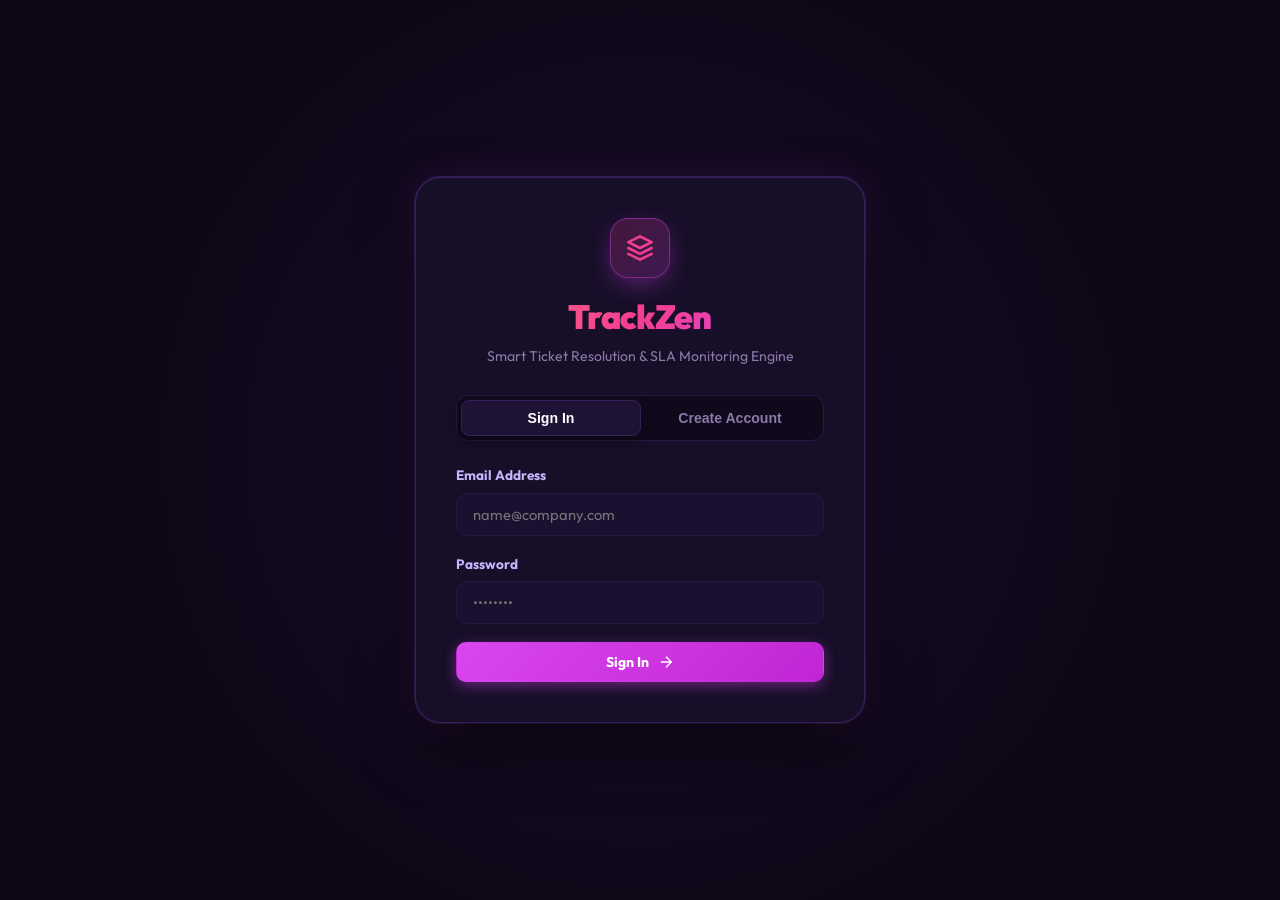
==== frontend/index.html @ fc8e9a70 "Add files via upload" ====
<!DOCTYPE html>
<html lang="en">
<head>
    <meta charset="UTF-8">
    <meta name="viewport" content="width=device-width, initial-scale=1.0">
    <title>TrackZen | Enterprise Support & SLA Management</title>
    <link rel="preconnect" href="https://fonts.googleapis.com">
    <link rel="preconnect" href="https://fonts.gstatic.com" crossorigin>
    <link href="https://fonts.googleapis.com/css2?family=Outfit:wght@400;500;600;700;800;900&family=Plus+Jakarta+Sans:wght@400;500;600;700;800&family=JetBrains+Mono:wght@400;500;600&display=swap" rel="stylesheet">
    <link rel="stylesheet" href="style.css">
</head>
<body>

    <!-- Notification Toasts -->
    <div id="toastContainer" class="toast-container"></div>

    <!-- ================= AUTH VIEW ================= -->
    <div id="authContainer" class="auth-wrapper">
        <div class="auth-card">
            <div class="brand-header">
                <div class="brand-icon">
                    <svg viewBox="0 0 24 24" width="28" height="28" fill="none" stroke="currentColor" stroke-width="2.2" stroke-linecap="round" stroke-linejoin="round">
                        <path d="M12 2L2 7l10 5 10-5-10-5zM2 17l10 5 10-5M2 12l10 5 10-5"/>
                    </svg>
                </div>
                <h1 class="brand-title">TrackZen</h1>
                <p class="brand-subtitle">Smart Ticket Resolution & SLA Monitoring Engine</p>
            </div>

            <div class="auth-tabs">
                <button type="button" id="tabLoginBtn" class="auth-tab active" onclick="switchAuthTab('login')">Sign In</button>
                <button type="button" id="tabRegisterBtn" class="auth-tab" onclick="switchAuthTab('register')">Create Account</button>
            </div>

            <!-- Login Form -->
            <form id="loginForm" class="auth-form" onsubmit="handleLogin(event)">
                <div class="form-group">
                    <label for="loginEmail">Email Address</label>
                    <input type="email" id="loginEmail" placeholder="name@company.com" required autocomplete="username">
                </div>
                <div class="form-group">
                    <label for="loginPassword">Password</label>
                    <input type="password" id="loginPassword" placeholder="••••••••" required autocomplete="current-password">
                </div>
                <button type="submit" class="btn btn-primary btn-block" id="loginSubmitBtn">
                    <span>Sign In</span>
                    <svg width="18" height="18" viewBox="0 0 24 24" fill="none" stroke="currentColor" stroke-width="2"><path d="M5 12h14M12 5l7 7-7 7"/></svg>
                </button>
            </form>

            <!-- Register Form -->
            <form id="registerForm" class="auth-form hidden" onsubmit="handleRegister(event)">
                <div class="form-group">
                    <label for="regFullName">Full Name</label>
                    <input type="text" id="regFullName" placeholder="e.g. John Doe" required>
                </div>
                <div class="form-group">
                    <label for="regEmail">Email Address</label>
                    <input type="email" id="regEmail" placeholder="name@company.com" required autocomplete="username">
                </div>
                <div class="form-group">
                    <label for="regPassword">Password</label>
                    <input type="password" id="regPassword" placeholder="Minimum 6 characters" required autocomplete="new-password">
                </div>
                <div class="form-group">
                    <label for="regRole">Role Designation</label>
                    <select id="regRole" required>
                        <option value="ROLE_CUSTOMER">Customer (Submits & Tracks Tickets)</option>
                        <option value="ROLE_SUPPORT_AGENT">Support Agent (Resolves & Works on Tickets)</option>
                        <option value="ROLE_SUPERVISOR">Supervisor (Workload, Assignment & Escalation)</option>
                    </select>
                </div>
                <button type="submit" class="btn btn-primary btn-block" id="registerSubmitBtn">
                    <span>Create Account</span>
                    <svg width="18" height="18" viewBox="0 0 24 24" fill="none" stroke="currentColor" stroke-width="2"><path d="M16 21v-2a4 4 0 0 0-4-4H5a4 4 0 0 0-4 4v2"/><circle cx="8.5" cy="7" r="4"/><line x1="20" y1="8" x2="20" y2="14"/><line x1="23" y1="11" x2="17" y2="11"/></svg>
                </button>
            </form>
        </div>
    </div>

    <!-- ================= MAIN APP VIEW ================= -->
    <div id="appContainer" class="app-layout hidden">
        <!-- Top Navigation Bar -->
        <header class="app-navbar">
            <div class="nav-left">
                <div class="nav-brand">
                    <svg viewBox="0 0 24 24" width="22" height="22" fill="none" stroke="currentColor" stroke-width="2.2" stroke-linecap="round" stroke-linejoin="round">
                        <path d="M12 2L2 7l10 5 10-5-10-5zM2 17l10 5 10-5M2 12l10 5 10-5"/>
                    </svg>
                    <span>TrackZen</span>
                </div>
            </div>

            <!-- Role Nav Tabs -->
            <nav class="nav-links">
                <button class="nav-tab active" data-view="dashboard" onclick="switchNavView('dashboard')">
                    <svg width="16" height="16" viewBox="0 0 24 24" fill="none" stroke="currentColor" stroke-width="2"><rect x="3" y="3" width="7" height="7"/><rect x="14" y="3" width="7" height="7"/><rect x="14" y="14" width="7" height="7"/><rect x="3" y="14" width="7" height="7"/></svg>
                    <span>Dashboard</span>
                </button>
                <button class="nav-tab" data-view="tickets" onclick="switchNavView('tickets')">
                    <svg width="16" height="16" viewBox="0 0 24 24" fill="none" stroke="currentColor" stroke-width="2"><path d="M14 2H6a2 2 0 0 0-2 2v16a2 2 0 0 0 2 2h12a2 2 0 0 0 2-2V8z"/><polyline points="14 2 14 8 20 8"/><line x1="16" y1="13" x2="8" y2="13"/><line x1="16" y1="17" x2="8" y2="17"/><polyline points="10 9 9 9 8 9"/></svg>
                    <span>Tickets</span>
                </button>
                <button class="nav-tab" data-view="sla-risk" id="navSlaTab" onclick="switchNavView('sla-risk')">
                    <svg width="16" height="16" viewBox="0 0 24 24" fill="none" stroke="currentColor" stroke-width="2"><circle cx="12" cy="12" r="10"/><polyline points="12 6 12 12 16 14"/></svg>
                    <span>SLA Risk (<span id="slaRiskCountNav">0</span>)</span>
                </button>
                <button class="nav-tab supervisor-only" data-view="agents" id="navAgentsTab" onclick="switchNavView('agents')">
                    <svg width="16" height="16" viewBox="0 0 24 24" fill="none" stroke="currentColor" stroke-width="2"><path d="M17 21v-2a4 4 0 0 0-4-4H5a4 4 0 0 0-4 4v2"/><circle cx="9" cy="7" r="4"/><path d="M23 21v-2a4 4 0 0 0-3-3.87"/><path d="M16 3.13a4 4 0 0 1 0 7.75"/></svg>
                    <span>Agent Capacity</span>
                </button>
                <button class="nav-tab supervisor-only" data-view="escalations" id="navEscalationsTab" onclick="switchNavView('escalations')">
                    <svg width="16" height="16" viewBox="0 0 24 24" fill="none" stroke="currentColor" stroke-width="2"><polyline points="23 6 13.5 15.5 8.5 10.5 1 18"/><polyline points="17 6 23 6 23 12"/></svg>
                    <span>Escalations</span>
                </button>
            </nav>

            <!-- User Menu -->
            <div class="nav-right">
                <div class="user-chip">
                    <div class="avatar" id="userAvatar">U</div>
                    <div class="user-meta">
                        <span class="user-name" id="userNameLabel">User Name</span>
                        <span class="user-role-badge" id="userRoleBadge">ROLE</span>
                    </div>
                </div>
                <button class="btn btn-outline btn-sm" onclick="logout()" title="Logout">
                    <svg width="16" height="16" viewBox="0 0 24 24" fill="none" stroke="currentColor" stroke-width="2"><path d="M9 21H5a2 2 0 0 1-2-2V5a2 2 0 0 1 2-2h4"/><polyline points="16 17 21 12 16 7"/><line x1="21" y1="12" x2="9" y2="12"/></svg>
                    <span>Logout</span>
                </button>
            </div>
        </header>

        <!-- Main Body -->
        <main class="app-main">
            <!-- Hero / Header Action Row -->
            <div class="view-header">
                <div>
                    <h2 class="view-title" id="viewHeaderTitle">Support Tickets Hub</h2>
                    <p class="view-desc" id="viewHeaderDesc">Monitor, resolve, and escalate support requests seamlessly</p>
                </div>
                <div class="header-actions">
                    <button class="btn btn-secondary customer-only" onclick="openCreateTicketModal()">
                        <svg width="16" height="16" viewBox="0 0 24 24" fill="none" stroke="currentColor" stroke-width="2"><line x1="12" y1="5" x2="12" y2="19"/><line x1="5" y1="12" x2="19" y2="12"/></svg>
                        <span>New Ticket</span>
                    </button>
                    <button class="btn btn-outline" onclick="refreshCurrentView()">
                        <svg width="16" height="16" viewBox="0 0 24 24" fill="none" stroke="currentColor" stroke-width="2"><polyline points="23 4 23 10 17 10"/><polyline points="1 20 1 14 7 14"/><path d="M3.51 9a9 9 0 0 1 14.85-3.36L23 10M1 14l4.64 4.36A9 9 0 0 0 20.49 15"/></svg>
                        <span>Refresh</span>
                    </button>
                </div>
            </div>

            <!-- VIEW 0: DASHBOARD VIEW (ONLY PAGE DISPLAYING THE DASHBOARD STATS & OVERVIEW) -->
            <section id="viewDashboard" class="tab-view active">
                <!-- Statistics Grid -->
                <div class="stats-grid" id="statsGrid">
                    <div class="stat-card">
                        <div class="stat-header">
                            <span class="stat-title">Total Tickets</span>
                            <div class="stat-icon icon-blue">
                                <svg width="18" height="18" viewBox="0 0 24 24" fill="none" stroke="currentColor" stroke-width="2"><path d="M14 2H6a2 2 0 0 0-2 2v16a2 2 0 0 0 2 2h12a2 2 0 0 0 2-2V8z"/><polyline points="14 2 14 8 20 8"/></svg>
                            </div>
                        </div>
                        <div class="stat-value" id="statTotal">0</div>
                        <div class="stat-sub">Across all categories</div>
                    </div>

                    <div class="stat-card">
                        <div class="stat-header">
                            <span class="stat-title">Open Tickets</span>
                            <div class="stat-icon icon-yellow">
                                <svg width="18" height="18" viewBox="0 0 24 24" fill="none" stroke="currentColor" stroke-width="2"><circle cx="12" cy="12" r="10"/><polyline points="12 6 12 12 14 14"/></svg>
                            </div>
                        </div>
                        <div class="stat-value" id="statOpen">0</div>
                        <div class="stat-sub">Awaiting assignment / triage</div>
                    </div>

                    <div class="stat-card">
                        <div class="stat-header">
                            <span class="stat-title">In Progress</span>
                            <div class="stat-icon icon-indigo">
                                <svg width="18" height="18" viewBox="0 0 24 24" fill="none" stroke="currentColor" stroke-width="2"><path d="M12 2v4M12 18v4M4.93 4.93l2.83 2.83M16.24 16.24l2.83 2.83M2 12h4M18 12h4M4.93 19.07l2.83-2.83M16.24 7.76l2.83-2.83"/></svg>
                            </div>
                        </div>
                        <div class="stat-value" id="statInProgress">0</div>
                        <div class="stat-sub">Currently with agents</div>
                    </div>

                    <div class="stat-card">
                        <div class="stat-header">
                            <span class="stat-title">Escalated</span>
                            <div class="stat-icon icon-red">
                                <svg width="18" height="18" viewBox="0 0 24 24" fill="none" stroke="currentColor" stroke-width="2"><path d="M10.29 3.86L1.82 18a2 2 0 0 0 1.71 3h16.94a2 2 0 0 0 1.71-3L13.71 3.86a2 2 0 0 0-3.42 0z"/><line x1="12" y1="9" x2="12" y2="13"/><line x1="12" y1="17" x2="12.01" y2="17"/></svg>
                            </div>
                        </div>
                        <div class="stat-value" id="statEscalated">0</div>
                        <div class="stat-sub">Priority attention required</div>
                    </div>

                    <div class="stat-card">
                        <div class="stat-header">
                            <span class="stat-title">Resolved</span>
                            <div class="stat-icon icon-green">
                                <svg width="18" height="18" viewBox="0 0 24 24" fill="none" stroke="currentColor" stroke-width="2"><path d="M22 11.08V12a10 10 0 1 1-5.93-9.14"/><polyline points="22 4 12 14.01 9 11.01"/></svg>
                            </div>
                        </div>
                        <div class="stat-value" id="statResolved">0</div>
                        <div class="stat-sub">Customer verified resolutions</div>
                    </div>
                </div>

                <!-- Recent Activity Section in Dashboard -->
                <div class="dashboard-activity-card">
                    <div class="dashboard-section-header">
                        <div>
                            <h3 style="font-size:1.15rem;font-weight:700;color:var(--text-primary);margin-bottom:4px;">Recent Support Activity</h3>
                            <p style="font-size:0.83rem;color:var(--text-muted);">Quick snapshot of tickets and SLA priorities</p>
                        </div>
                        <button class="btn btn-outline btn-sm" onclick="switchNavView('tickets')">
                            <span>Go to Tickets Hub &rarr;</span>
                        </button>
                    </div>
                    <div id="dashboardRecentTicketsList" class="tickets-grid"></div>
                    <div id="dashboardEmptyState" class="empty-state hidden">
                        <div class="empty-icon">&#128203;</div>
                        <h3>No Active Tickets</h3>
                        <p>Tickets created or assigned will appear here in the dashboard overview.</p>
                    </div>
                </div>
            </section>

            <!-- VIEW 1: TICKETS VIEW -->
            <section id="viewTickets" class="tab-view hidden">
                <div class="filter-bar">
                    <div class="search-input-wrap">
                        <svg width="16" height="16" viewBox="0 0 24 24" fill="none" stroke="currentColor" stroke-width="2"><circle cx="11" cy="11" r="8"/><line x1="21" y1="21" x2="16.65" y2="16.65"/></svg>
                        <input type="text" id="ticketSearchInput" placeholder="Search by ticket title, description, or #ID..." oninput="filterTickets()">
                    </div>
                    <div class="filter-controls">
                        <select id="filterStatus" onchange="filterTickets()">
                            <option value="ALL">All Statuses</option>
                            <option value="OPEN">OPEN</option>
                            <option value="IN_PROGRESS">IN_PROGRESS</option>
                            <option value="ESCALATED">ESCALATED</option>
                            <option value="RESOLVED">RESOLVED</option>
                            <option value="CLOSED">CLOSED</option>
                        </select>
                        <select id="filterPriority" onchange="filterTickets()">
                            <option value="ALL">All Priorities</option>
                            <option value="CRITICAL">CRITICAL (4h SLA)</option>
                            <option value="HIGH">HIGH (12h SLA)</option>
                            <option value="MEDIUM">MEDIUM (24h SLA)</option>
                            <option value="LOW">LOW (72h SLA)</option>
                        </select>
                    </div>
                </div>

                <div class="ticket-grid" id="ticketsList">
                    <!-- Dynamic Ticket Cards -->
                </div>
                <div id="ticketsEmptyState" class="empty-state hidden">
                    <div class="empty-icon">📂</div>
                    <h3>No tickets found</h3>
                    <p>There are currently no tickets matching your filter criteria.</p>
                </div>
            </section>

            <!-- VIEW 2: SLA RISK VIEW -->
            <section id="viewSlaRisk" class="tab-view hidden">
                <div class="alert-banner">
                    <svg width="20" height="20" viewBox="0 0 24 24" fill="none" stroke="currentColor" stroke-width="2"><circle cx="12" cy="12" r="10"/><line x1="12" y1="8" x2="12" y2="12"/><line x1="12" y1="16" x2="12.01" y2="16"/></svg>
                    <div>
                        <strong>SLA Breach Warning Window (Next 24 Hours)</strong>
                        <p>These active tickets require immediate triage or resolution before violating service-level agreements.</p>
                    </div>
                </div>
                <div class="ticket-grid" id="slaRiskList"></div>
                <div id="slaRiskEmptyState" class="empty-state hidden">
                    <div class="empty-icon">🛡️</div>
                    <h3>Zero SLA Risks!</h3>
                    <p>All active tickets are comfortably within their respective SLA resolution deadlines.</p>
                </div>
            </section>

            <!-- VIEW 3: AGENTS VIEW (Supervisor) -->
            <section id="viewAgents" class="tab-view hidden">
                <div class="section-intro">
                    <div>
                        <h3>Support Agent Fleet & Live Workload</h3>
                        <p>Real-time capacity tracking relative to maximum assigned limits (Auto-load calculation).</p>
                    </div>
                </div>
                <div class="agents-grid" id="agentsList"></div>
            </section>

            <!-- VIEW 4: ESCALATIONS VIEW (Supervisor & Agent) -->
            <section id="viewEscalations" class="tab-view hidden">
                <div class="section-intro">
                    <div>
                        <h3>Escalated Ticket Queue</h3>
                        <p>Tickets escalated up to Level 3. Resolving returns the ticket to active <code>IN_PROGRESS</code>.</p>
                    </div>
                    <div class="filter-controls">
                        <button class="pill-btn active" id="btnFilterUnresolvedEsc" onclick="toggleEscalationFilter(true)">Unresolved Only</button>
                        <button class="pill-btn" id="btnFilterAllEsc" onclick="toggleEscalationFilter(false)">All History</button>
                    </div>
                </div>
                <div class="escalations-table-wrap">
                    <table class="data-table">
                        <thead>
                            <tr>
                                <th>Ticket</th>
                                <th>Level</th>
                                <th>Reason</th>
                                <th>Escalated By</th>
                                <th>Timestamp</th>
                                <th>Status</th>
                                <th>Action</th>
                            </tr>
                        </thead>
                        <tbody id="escalationsTableBody"></tbody>
                    </table>
                </div>
            </section>
        </main>
    </div>

    <!-- ================= MODALS ================= -->

    <!-- Modal 1: Create Ticket (Customer Only) -->
    <div id="modalCreateTicket" class="modal-overlay hidden" onclick="closeModalOnBackdrop(event, 'modalCreateTicket')">
        <div class="modal-sheet">
            <div class="modal-header">
                <div>
                    <h3>Create New Support Ticket</h3>
                    <p class="modal-sub">Submit an issue with automatic SLA timer calculation</p>
                </div>
                <button class="modal-close" onclick="closeModal('modalCreateTicket')">&times;</button>
            </div>
            <form id="createTicketForm" onsubmit="handleCreateTicket(event)">
                <div class="form-group">
                    <label for="ticketTitle">Ticket Title</label>
                    <input type="text" id="ticketTitle" placeholder="Brief summary of the issue" required>
                </div>
                <div class="form-row">
                    <div class="form-group flex-1">
                        <label for="ticketCategory">Category</label>
                        <select id="ticketCategory" required>
                            <option value="Technical Issue">Technical Issue</option>
                            <option value="Billing & Invoicing">Billing & Invoicing</option>
                            <option value="Account Access">Account Access</option>
                            <option value="Feature Request">Feature Request</option>
                            <option value="Infrastructure Outage">Infrastructure Outage</option>
                        </select>
                    </div>
                    <div class="form-group flex-1">
                        <label for="ticketPriority">Priority (Auto-Sets SLA)</label>
                        <select id="ticketPriority" required onchange="updateSlaBadgeNotice()">
                            <option value="LOW">LOW (72 Hours SLA)</option>
                            <option value="MEDIUM" selected>MEDIUM (24 Hours SLA)</option>
                            <option value="HIGH">HIGH (12 Hours SLA)</option>
                            <option value="CRITICAL">CRITICAL (4 Hours SLA)</option>
                        </select>
                    </div>
                </div>
                <div class="sla-notice" id="slaNoticeBox">
                    <span>⚡ Guaranteed First-Resolution SLA Target: <strong id="slaNoticeHours">24 Hours</strong></span>
                </div>
                <div class="form-group">
                    <label for="ticketDescription">Detailed Description</label>
                    <textarea id="ticketDescription" rows="4" placeholder="Describe the steps to reproduce, error messages, and context..." required></textarea>
                </div>
                <div class="modal-actions">
                    <button type="button" class="btn btn-outline" onclick="closeModal('modalCreateTicket')">Cancel</button>
                    <button type="submit" class="btn btn-primary">Create Ticket</button>
                </div>
            </form>
        </div>
    </div>

    <!-- Modal 2: Ticket Details, Comments & Workflows -->
    <div id="modalTicketDetail" class="modal-overlay hidden" onclick="closeModalOnBackdrop(event, 'modalTicketDetail')">
        <div class="modal-sheet modal-lg">
            <div class="modal-header">
                <div>
                    <div class="ticket-modal-id-row">
                        <span class="ticket-id" id="detailTicketId">#0</span>
                        <span class="badge" id="detailTicketStatus">STATUS</span>
                        <span class="badge" id="detailTicketPriority">PRIORITY</span>
                        <span class="category-tag" id="detailTicketCategory">CATEGORY</span>
                    </div>
                    <h2 class="modal-title" id="detailTicketTitle">Ticket Title</h2>
                </div>
                <button class="modal-close" onclick="closeModal('modalTicketDetail')">&times;</button>
            </div>

            <div class="modal-body-columns">
                <!-- Left: Ticket Information & Comments -->
                <div class="modal-col-main">
                    <div class="meta-strip">
                        <div>
                            <span class="meta-label">Submitted by</span>
                            <span class="meta-val" id="detailCreatorName">-</span>
                        </div>
                        <div>
                            <span class="meta-label">Assigned Agent</span>
                            <span class="meta-val" id="detailAgentName">Unassigned</span>
                        </div>
                        <div>
                            <span class="meta-label">SLA Resolution Target</span>
                            <span class="meta-val sla-countdown" id="detailSlaDeadline">-</span>
                        </div>
                    </div>

                    <div class="detail-description-box">
                        <span class="meta-label">Description</span>
                        <p id="detailDescriptionText"></p>
                    </div>

                    <!-- Comments Section -->
                    <div class="comments-section">
                        <div class="comments-header">
                            <h4>Discussion & Notes (<span id="commentsCountLabel">0</span>)</h4>
                        </div>

                        <div class="comments-list" id="commentsListContainer">
                            <!-- Dynamic Comments -->
                        </div>

                        <!-- Add Comment Box -->
                        <form id="addCommentForm" onsubmit="handleAddComment(event)">
                            <div class="form-group">
                                <textarea id="commentContent" rows="2" placeholder="Write a response or note..." required></textarea>
                            </div>
                            <div class="comment-action-row">
                                <label class="checkbox-label" id="internalNoteCheckboxWrap">
                                    <input type="checkbox" id="commentIsInternal">
                                    <span>🔒 Internal Note (Only visible to Support & Supervisors)</span>
                                </label>
                                <button type="submit" class="btn btn-primary btn-sm">Post Comment</button>
                            </div>
                        </form>
                    </div>
                </div>

                <!-- Right: Workflow Actions & Escalation -->
                <div class="modal-col-side">
                    <!-- Status State Machine Transition -->
                    <div class="side-panel supervisor-agent-only">
                        <h4>Update Ticket Status</h4>
                        <p class="panel-sub">Adheres to strict transition lifecycle rules</p>
                        <div class="form-group">
                            <select id="updateStatusSelect">
                                <option value="OPEN">OPEN</option>
                                <option value="IN_PROGRESS">IN_PROGRESS</option>
                                <option value="ESCALATED">ESCALATED</option>
                                <option value="RESOLVED">RESOLVED</option>
                                <option value="CLOSED">CLOSED</option>
                            </select>
                        </div>
                        <button class="btn btn-outline btn-block" onclick="handleUpdateStatus()">Apply Status</button>
                    </div>

                    <!-- Assignment Controls (Supervisor) -->
                    <div class="side-panel supervisor-only">
                        <h4>Ticket Assignment</h4>
                        <div class="assignment-actions">
                            <button class="btn btn-secondary btn-block" onclick="openAssignModal(currentSelectedTicketId)">
                                <span>Assign to Agent</span>
                            </button>
                            <button class="btn btn-outline btn-block" onclick="handleAutoAssign(currentSelectedTicketId)">
                                <span>⚡ Smart Auto-Assign</span>
                            </button>
                            <button class="btn btn-outline btn-block text-danger" onclick="handleUnassign(currentSelectedTicketId)">
                                <span>Unassign</span>
                            </button>
                        </div>
                    </div>

                    <!-- Escalation Trigger (Agents & Supervisors) -->
                    <div class="side-panel supervisor-agent-only">
                        <h4>Escalation Engine</h4>
                        <p class="panel-sub">Bump priority & mark for immediate escalation</p>
                        <button class="btn btn-danger btn-block" onclick="openEscalateModal(currentSelectedTicketId)">
                            <svg width="14" height="14" viewBox="0 0 24 24" fill="none" stroke="currentColor" stroke-width="2"><polyline points="23 6 13.5 15.5 8.5 10.5 1 18"/></svg>
                            <span>Escalate Ticket</span>
                        </button>
                    </div>
                </div>
            </div>
        </div>
    </div>

    <!-- Modal 3: Assign Agent (Supervisor Only) -->
    <div id="modalAssignAgent" class="modal-overlay hidden" onclick="closeModalOnBackdrop(event, 'modalAssignAgent')">
        <div class="modal-sheet">
            <div class="modal-header">
                <div>
                    <h3>Assign Support Agent</h3>
                    <p class="modal-sub">Assign this ticket to an available agent with capacity</p>
                </div>
                <button class="modal-close" onclick="closeModal('modalAssignAgent')">&times;</button>
            </div>
            <form onsubmit="handleManualAssign(event)">
                <div class="form-group">
                    <label for="assignAgentSelect">Select Agent</label>
                    <select id="assignAgentSelect" required>
                        <!-- Dynamic Agents Options with capacity indicators -->
                    </select>
                </div>
                <div class="modal-actions">
                    <button type="button" class="btn btn-outline" onclick="closeModal('modalAssignAgent')">Cancel</button>
                    <button type="submit" class="btn btn-primary">Confirm Assignment</button>
                </div>
            </form>
        </div>
    </div>

    <!-- Modal 4: Escalate Ticket (Supervisor & Agent) -->
    <div id="modalEscalateTicket" class="modal-overlay hidden" onclick="closeModalOnBackdrop(event, 'modalEscalateTicket')">
        <div class="modal-sheet">
            <div class="modal-header">
                <div>
                    <h3>Escalate Ticket</h3>
                    <p class="modal-sub">Triggers priority escalation and supervisor notification</p>
                </div>
                <button class="modal-close" onclick="closeModal('modalEscalateTicket')">&times;</button>
            </div>
            <form onsubmit="handleSubmitEscalation(event)">
                <div class="form-group">
                    <label for="escalationReason">Reason for Escalation (Max 500 chars)</label>
                    <textarea id="escalationReason" rows="3" maxlength="500" placeholder="Explain the blocker, SLA hazard, or specialized intervention required..." required></textarea>
                </div>
                <div class="modal-actions">
                    <button type="button" class="btn btn-outline" onclick="closeModal('modalEscalateTicket')">Cancel</button>
                    <button type="submit" class="btn btn-danger">Submit Escalation</button>
                </div>
            </form>
        </div>
    </div>

    <script src="app.js?v=2"></script>
</body>
</html>
---- frontend/style.css ----
/* ==========================================================================
   TrackZen - Obsidian Violet & Neon Magenta Theme
   Inspired by EventSphere Design: Deep Midnight Purple, Vibrant Magenta & Coral Accents
   ========================================================================== */

:root {
    /* Palette Tokens */
    --bg-primary: #0d0614;
    --bg-secondary: #090310;
    --bg-sidebar: #0d0615;
    --bg-card: #170e28;
    --bg-card-hover: #1f1335;
    --bg-card-elevated: #1d1233;
    --bg-modal: #160d27;
    --bg-input: #1a102f;
    --bg-active-pill: #25133c;

    /* Borders & Outlines */
    --border-subtle: #291845;
    --border-medium: #351f58;
    --border-light: #482a75;
    --border-active: #d946ef;
    --border-glow: rgba(217, 70, 239, 0.45);

    /* Typography Colors */
    --text-primary: #ffffff;
    --text-secondary: #c4b5fd;
    --text-muted: #8b79a8;
    --text-dim: #65547e;

    /* Accent & Brand Colors */
    --brand-pink: #f43f8e;
    --brand-magenta: #d946ef;
    --brand-purple: #c026d3;
    --brand-primary: #d946ef;
    --brand-primary-hover: #c026d3;
    --brand-gradient: linear-gradient(135deg, #fb7185 0%, #f43f8e 50%, #d946ef 100%);
    --brand-glow: rgba(217, 70, 239, 0.4);

    /* Button Colors (EventSphere Theme) */
    --btn-edit: #c026d3;
    --btn-delete: #f43f5e;
    --btn-edit-glow: rgba(217, 70, 239, 0.4);
    --btn-delete-glow: rgba(244, 63, 94, 0.4);

    /* Status Accents */
    --color-success: #10b981;
    --color-success-bg: rgba(16, 185, 129, 0.15);
    --color-warning: #f59e0b;
    --color-warning-bg: rgba(245, 158, 11, 0.15);
    --color-danger: #f43f5e;
    --color-danger-bg: rgba(244, 63, 94, 0.15);
    --color-info: #06b6d4;
    --color-info-bg: rgba(6, 182, 212, 0.15);
    --color-purple: #d946ef;
    --color-purple-bg: rgba(217, 70, 239, 0.15);

    /* Geometry & Timing */
    --radius-sm: 8px;
    --radius-md: 12px;
    --radius-lg: 18px;
    --radius-xl: 26px;
    --radius-pill: 9999px;

    --shadow-card: 0 12px 32px -8px rgba(0, 0, 0, 0.55), 0 0 1px 1px rgba(217, 70, 239, 0.08);
    --shadow-modal: 0 25px 70px -15px rgba(0, 0, 0, 0.85), 0 0 0 1px #351f58;
    --shadow-glow: 0 0 20px rgba(217, 70, 239, 0.3);

    --font-sans: 'Outfit', 'Plus Jakarta Sans', system-ui, -apple-system, sans-serif;
    --font-mono: 'JetBrains Mono', monospace;
    --transition-fast: 0.18s cubic-bezier(0.16, 1, 0.3, 1);
    --transition-smooth: 0.28s cubic-bezier(0.16, 1, 0.3, 1);
}

/* Base Setup */
*, *::before, *::after {
    box-sizing: border-box;
    margin: 0;
    padding: 0;
}

body {
    font-family: var(--font-sans);
    background-color: var(--bg-primary);
    background-image: 
        radial-gradient(circle at 12% 15%, rgba(217, 70, 239, 0.07) 0%, transparent 45%),
        radial-gradient(circle at 88% 85%, rgba(244, 63, 142, 0.06) 0%, transparent 45%);
    background-attachment: fixed;
    color: var(--text-primary);
    min-height: 100vh;
    line-height: 1.5;
    -webkit-font-smoothing: antialiased;
    overflow-x: hidden;
}

h1, h2, h3, h4 {
    color: var(--text-primary);
    font-weight: 700;
    letter-spacing: -0.01em;
}

code {
    font-family: var(--font-mono);
    background: rgba(217, 70, 239, 0.1);
    border: 1px solid rgba(217, 70, 239, 0.2);
    padding: 2px 7px;
    border-radius: var(--radius-sm);
    font-size: 0.85em;
    color: #f0abfc;
}

/* ==========================================================================
   Buttons (Matching EventSphere Primary & Delete Buttons)
   ========================================================================== */

.btn {
    display: inline-flex;
    align-items: center;
    justify-content: center;
    gap: 8px;
    padding: 10px 20px;
    font-size: 0.88rem;
    font-weight: 700;
    font-family: var(--font-sans);
    border-radius: 10px;
    border: 1px solid transparent;
    cursor: pointer;
    transition: var(--transition-fast);
    text-decoration: none;
    user-select: none;
}

/* Primary / Edit Style - Bright Magenta Pill */
.btn-primary,
.btn-secondary {
    background: var(--btn-edit);
    background-image: linear-gradient(135deg, #d946ef 0%, #c026d3 100%);
    color: #ffffff;
    box-shadow: 0 4px 14px var(--btn-edit-glow);
}

.btn-primary:hover,
.btn-secondary:hover {
    filter: brightness(1.12);
    transform: translateY(-1.5px);
    box-shadow: 0 6px 20px var(--btn-edit-glow);
}

/* Danger / Delete Style - Coral Pink/Red */
.btn-danger {
    background: var(--btn-delete);
    color: #ffffff;
    box-shadow: 0 4px 14px var(--btn-delete-glow);
}

.btn-danger:hover {
    filter: brightness(1.1);
    transform: translateY(-1.5px);
    box-shadow: 0 6px 20px var(--btn-delete-glow);
}

/* Outline Style */
.btn-outline {
    background: rgba(255, 255, 255, 0.04);
    border: 1px solid var(--border-medium);
    color: var(--text-secondary);
}

.btn-outline:hover {
    background: rgba(217, 70, 239, 0.12);
    border-color: var(--brand-magenta);
    color: #ffffff;
}

.btn-sm {
    padding: 6px 14px;
    font-size: 0.78rem;
    border-radius: var(--radius-sm);
}

.btn-block {
    width: 100%;
}

/* Form Inputs */
.form-group {
    margin-bottom: 18px;
}

label {
    display: block;
    font-size: 0.85rem;
    font-weight: 700;
    margin-bottom: 7px;
    color: var(--text-secondary);
}

input[type="text"],
input[type="email"],
input[type="password"],
select,
textarea {
    width: 100%;
    padding: 11px 16px;
    background: var(--bg-input);
    border: 1px solid var(--border-subtle);
    border-radius: var(--radius-md);
    color: var(--text-primary);
    font-family: var(--font-sans);
    font-size: 0.92rem;
    outline: none;
    transition: var(--transition-fast);
}

input:focus,
select:focus,
textarea:focus {
    border-color: var(--brand-magenta);
    box-shadow: 0 0 0 3px rgba(217, 70, 239, 0.22);
}

select {
    cursor: pointer;
}

textarea {
    resize: vertical;
}

.checkbox-label {
    display: flex;
    align-items: center;
    gap: 8px;
    font-size: 0.84rem;
    color: var(--text-secondary);
    cursor: pointer;
}

.checkbox-label input[type="checkbox"] {
    width: 16px;
    height: 16px;
    accent-color: var(--brand-magenta);
    cursor: pointer;
}

/* ==========================================================================
   Auth Screen
   ========================================================================== */

.auth-wrapper {
    min-height: 100vh;
    display: flex;
    align-items: center;
    justify-content: center;
    padding: 24px;
    background: radial-gradient(circle at center, #190e2d 0%, var(--bg-primary) 70%);
}

.auth-card {
    background: var(--bg-card);
    backdrop-filter: blur(24px);
    border: 1px solid var(--border-medium);
    border-radius: var(--radius-xl);
    width: 100%;
    max-width: 450px;
    padding: 40px;
    box-shadow: var(--shadow-modal), 0 0 40px rgba(217, 70, 239, 0.12);
    animation: fadeInScale 0.35s ease;
}

.brand-header {
    text-align: center;
    margin-bottom: 28px;
}

.brand-icon {
    width: 60px;
    height: 60px;
    border-radius: var(--radius-lg);
    background: linear-gradient(135deg, rgba(244, 63, 142, 0.2) 0%, rgba(217, 70, 239, 0.2) 100%);
    border: 1px solid rgba(217, 70, 239, 0.4);
    display: inline-flex;
    align-items: center;
    justify-content: center;
    color: var(--brand-pink);
    margin-bottom: 14px;
    box-shadow: 0 8px 24px -4px var(--brand-glow);
}

.brand-title {
    font-size: 2.1rem;
    font-weight: 900;
    background: var(--brand-gradient);
    -webkit-background-clip: text;
    -webkit-text-fill-color: transparent;
    letter-spacing: -0.02em;
}

.brand-subtitle {
    font-size: 0.88rem;
    color: var(--text-muted);
    margin-top: 4px;
}

.auth-tabs {
    display: flex;
    background: rgba(13, 6, 20, 0.6);
    border: 1px solid var(--border-subtle);
    border-radius: var(--radius-md);
    padding: 4px;
    margin-bottom: 24px;
}

.auth-tab {
    flex: 1;
    padding: 9px;
    background: transparent;
    border: none;
    border-radius: 8px;
    color: var(--text-muted);
    font-size: 0.88rem;
    font-weight: 700;
    cursor: pointer;
    transition: var(--transition-fast);
}

.auth-tab.active {
    background: var(--bg-card-hover);
    color: #ffffff;
    border: 1px solid var(--border-medium);
    box-shadow: 0 4px 12px rgba(0, 0, 0, 0.4);
}

.demo-pills {
    display: flex;
    gap: 8px;
    justify-content: center;
}

.pill-btn {
    padding: 7px 14px;
    font-size: 0.78rem;
    font-weight: 700;
    border-radius: var(--radius-pill);
    background: rgba(255, 255, 255, 0.05);
    border: 1px solid var(--border-subtle);
    color: var(--text-secondary);
    cursor: pointer;
    transition: var(--transition-fast);
}

.pill-btn:hover,
.pill-btn.active {
    background: rgba(217, 70, 239, 0.18);
    border-color: var(--brand-magenta);
    color: #ffffff;
}

/* ==========================================================================
   App Layout: Left Sidebar + Main Content (EventSphere Layout)
   ========================================================================== */

.app-layout {
    display: flex;
    flex-direction: row;
    min-height: 100vh;
    background: var(--bg-primary);
}

/* Left Sidebar */
.app-navbar {
    width: 260px;
    min-width: 260px;
    height: 100vh;
    position: sticky;
    top: 0;
    background: var(--bg-sidebar);
    border-right: 1px solid var(--border-subtle);
    padding: 32px 20px;
    display: flex;
    flex-direction: column;
    justify-content: space-between;
    z-index: 100;
    overflow-y: auto;
}

.nav-left {
    display: flex;
    flex-direction: column;
}

/* EventSphere Brand Style */
.nav-brand {
    display: flex;
    align-items: center;
    gap: 10px;
    font-size: 1.65rem;
    font-weight: 900;
    font-family: var(--font-sans);
    color: var(--brand-pink);
    letter-spacing: -0.02em;
    cursor: pointer;
}

.nav-brand svg {
    color: var(--brand-magenta);
}

.backend-pill {
    display: inline-flex;
    align-items: center;
    gap: 6px;
    background: rgba(16, 185, 129, 0.12);
    color: #34d399;
    border: 1px solid rgba(16, 185, 129, 0.3);
    padding: 3px 10px;
    border-radius: var(--radius-pill);
    font-size: 0.72rem;
    font-weight: 700;
    margin-top: 10px;
    width: fit-content;
}

.pulse-dot {
    width: 6px;
    height: 6px;
    border-radius: 50%;
    background: #10b981;
    box-shadow: 0 0 8px #10b981;
    animation: pulse 1.8s infinite;
}

/* Nav Links - Vertical Stack */
.nav-links {
    display: flex;
    flex-direction: column;
    gap: 8px;
    margin-top: 36px;
    flex: 1;
}

/* Nav Tab - EventSphere Pill with Rounded Magenta Indicator */
.nav-tab {
    display: flex;
    align-items: center;
    gap: 14px;
    background: transparent;
    border: none;
    color: #a395be;
    padding: 12px 18px;
    font-size: 0.96rem;
    font-weight: 600;
    border-radius: 12px;
    cursor: pointer;
    transition: var(--transition-fast);
    position: relative;
    text-align: left;
    width: 100%;
}

.nav-tab svg {
    flex-shrink: 0;
    color: inherit;
}

.nav-tab:hover {
    color: #ffffff;
    background: rgba(255, 255, 255, 0.04);
}

/* Active Nav Item (Like 'Speakers' in Reference Screenshot) */
.nav-tab.active {
    background: var(--bg-active-pill);
    color: #ffffff;
    font-weight: 700;
    box-shadow: 0 4px 18px rgba(217, 70, 239, 0.18);
}

.nav-tab.active::before {
    content: '';
    position: absolute;
    left: 0;
    top: 6px;
    bottom: 6px;
    width: 4.5px;
    background: var(--brand-pink);
    border-radius: 4px;
    box-shadow: 0 0 10px var(--brand-pink);
}

/* User Menu at Bottom of Sidebar */
.nav-right {
    display: flex;
    flex-direction: column;
    gap: 14px;
    padding-top: 20px;
    border-top: 1px solid var(--border-subtle);
    margin-top: auto;
}

.user-chip {
    display: flex;
    align-items: center;
    gap: 12px;
    padding: 10px 14px;
    background: var(--bg-card);
    border: 1px solid var(--border-subtle);
    border-radius: var(--radius-md);
}

.avatar {
    width: 36px;
    height: 36px;
    border-radius: 50%;
    background: var(--brand-gradient);
    display: flex;
    align-items: center;
    justify-content: center;
    font-weight: 800;
    font-size: 0.9rem;
    color: #ffffff;
    box-shadow: 0 0 14px rgba(244, 63, 142, 0.4);
    flex-shrink: 0;
}

.user-meta {
    display: flex;
    flex-direction: column;
    overflow: hidden;
}

.user-name {
    font-size: 0.88rem;
    font-weight: 700;
    color: var(--text-primary);
    white-space: nowrap;
    text-overflow: ellipsis;
    overflow: hidden;
}

.user-role-badge {
    font-size: 0.68rem;
    font-weight: 800;
    letter-spacing: 0.04em;
    color: var(--brand-pink);
    text-transform: uppercase;
}

/* ==========================================================================
   Main Content Area
   ========================================================================== */

.app-main {
    flex: 1;
    min-width: 0;
    padding: 36px 44px;
    overflow-y: auto;
}

.view-header {
    display: flex;
    align-items: center;
    justify-content: space-between;
    margin-bottom: 28px;
}

.view-title {
    font-size: 2rem;
    font-weight: 900;
    color: #ffffff;
    letter-spacing: -0.02em;
}

.view-desc {
    font-size: 0.92rem;
    color: var(--text-muted);
    margin-top: 4px;
}

.header-actions,
.view-actions {
    display: flex;
    gap: 12px;
}

/* ==========================================================================
   Statistics Cards Grid
   ========================================================================== */

.stats-grid {
    display: grid;
    grid-template-columns: repeat(auto-fit, minmax(210px, 1fr));
    gap: 20px;
    margin-bottom: 34px;
}

.stat-card {
    background: var(--bg-card);
    border: 1px solid var(--border-subtle);
    border-radius: var(--radius-lg);
    padding: 22px;
    box-shadow: var(--shadow-card);
    transition: var(--transition-fast);
}

.stat-card:hover {
    transform: translateY(-2.5px);
    border-color: var(--border-light);
    box-shadow: 0 16px 36px -10px rgba(0, 0, 0, 0.7), 0 0 20px rgba(217, 70, 239, 0.1);
}

.stat-header {
    display: flex;
    justify-content: space-between;
    align-items: center;
    margin-bottom: 14px;
}

.stat-title {
    font-size: 0.84rem;
    font-weight: 700;
    color: var(--text-secondary);
    text-transform: uppercase;
    letter-spacing: 0.04em;
}

.stat-icon {
    width: 36px;
    height: 36px;
    border-radius: var(--radius-sm);
    display: flex;
    align-items: center;
    justify-content: center;
}

.icon-blue { background: rgba(217, 70, 239, 0.15); color: #f0abfc; }
.icon-yellow { background: rgba(245, 158, 11, 0.15); color: #fbbf24; }
.icon-indigo { background: rgba(168, 85, 247, 0.15); color: #c084fc; }
.icon-red { background: rgba(244, 63, 94, 0.18); color: #fda4af; }
.icon-green { background: rgba(16, 185, 129, 0.15); color: #34d399; }

.stat-value {
    font-size: 2.2rem;
    font-weight: 900;
    color: #ffffff;
    font-family: var(--font-sans);
}

.stat-sub {
    font-size: 0.76rem;
    color: var(--text-muted);
    margin-top: 4px;
}

/* ==========================================================================
   Filter Bar & Rounded Search Pill (EventSphere Style)
   ========================================================================== */

.filter-bar {
    display: flex;
    align-items: center;
    justify-content: space-between;
    gap: 16px;
    margin-bottom: 26px;
    background: rgba(23, 14, 40, 0.6);
    padding: 12px 20px;
    border-radius: var(--radius-lg);
    border: 1px solid var(--border-subtle);
}

.search-input-wrap {
    display: flex;
    align-items: center;
    gap: 12px;
    flex: 1;
    max-width: 460px;
    background: var(--bg-input);
    border: 1px solid var(--border-subtle);
    border-radius: var(--radius-pill);
    padding: 8px 18px;
    transition: var(--transition-fast);
}

.search-input-wrap:focus-within {
    border-color: var(--brand-magenta);
    box-shadow: 0 0 0 3px rgba(217, 70, 239, 0.22);
}

.search-input-wrap svg {
    color: var(--brand-pink);
}

.search-input-wrap input {
    background: transparent;
    border: none;
    box-shadow: none;
    padding: 4px 0;
    color: #ffffff;
    font-size: 0.92rem;
    outline: none;
}

.search-input-wrap input::placeholder {
    color: var(--text-muted);
}

.filter-controls {
    display: flex;
    gap: 12px;
}

.filter-controls select {
    padding: 9px 14px;
    font-size: 0.86rem;
    background: var(--bg-input);
    border: 1px solid var(--border-subtle);
    border-radius: var(--radius-md);
    color: var(--text-primary);
}

/* ==========================================================================
   Ticket Grid & Cards (Matching EventSphere Speaker Cards)
   ========================================================================== */

.ticket-grid {
    display: grid;
    grid-template-columns: repeat(auto-fill, minmax(360px, 1fr));
    gap: 22px;
}

.ticket-card {
    background: var(--bg-card);
    border: 1px solid var(--border-subtle);
    border-radius: var(--radius-lg);
    padding: 24px;
    box-shadow: var(--shadow-card);
    transition: var(--transition-fast);
    display: flex;
    flex-direction: column;
    justify-content: space-between;
    cursor: pointer;
    position: relative;
    overflow: hidden;
}

.ticket-card:hover {
    background: var(--bg-card-hover);
    transform: translateY(-3px);
    border-color: rgba(217, 70, 239, 0.35);
    box-shadow: 0 16px 36px -8px rgba(0, 0, 0, 0.7), 0 0 24px rgba(217, 70, 239, 0.12);
}

/* Card Header */
.ticket-card-header {
    display: flex;
    align-items: center;
    justify-content: space-between;
    margin-bottom: 12px;
}

.ticket-id {
    font-family: var(--font-mono);
    font-size: 0.85rem;
    font-weight: 800;
    color: var(--brand-pink);
}

.badge-row {
    display: flex;
    align-items: center;
    gap: 6px;
}

.badge {
    padding: 4px 10px;
    border-radius: var(--radius-pill);
    font-size: 0.74rem;
    font-weight: 800;
    letter-spacing: 0.04em;
    text-transform: uppercase;
}

/* Status Badges */
.badge-status-OPEN { background: rgba(245, 158, 11, 0.18); color: #fbbf24; border: 1px solid rgba(245, 158, 11, 0.35); }
.badge-status-IN_PROGRESS { background: rgba(217, 70, 239, 0.18); color: #f0abfc; border: 1px solid rgba(217, 70, 239, 0.4); }
.badge-status-RESOLVED { background: rgba(16, 185, 129, 0.18); color: #6ee7b7; border: 1px solid rgba(16, 185, 129, 0.35); }
.badge-status-CLOSED { background: rgba(100, 116, 139, 0.18); color: #cbd5e1; border: 1px solid rgba(100, 116, 139, 0.35); }
.badge-status-ESCALATED { background: rgba(244, 63, 94, 0.22); color: #fda4af; border: 1px solid rgba(244, 63, 94, 0.45); animation: pulseGlow 2s infinite; }

/* Priority Badges */
.badge-priority-CRITICAL { background: rgba(244, 63, 94, 0.2); color: #fda4af; border: 1px solid rgba(244, 63, 94, 0.4); }
.badge-priority-HIGH { background: rgba(245, 158, 11, 0.2); color: #fde047; border: 1px solid rgba(245, 158, 11, 0.4); }
.badge-priority-MEDIUM { background: rgba(217, 70, 239, 0.18); color: #f0abfc; border: 1px solid rgba(217, 70, 239, 0.35); }
.badge-priority-LOW { background: rgba(16, 185, 129, 0.18); color: #6ee7b7; border: 1px solid rgba(16, 185, 129, 0.35); }

.category-tag {
    font-size: 0.74rem;
    font-weight: 700;
    color: var(--text-muted);
    background: rgba(255, 255, 255, 0.05);
    padding: 3px 8px;
    border-radius: var(--radius-sm);
}

.ticket-card-title {
    font-size: 1.25rem;
    font-weight: 800;
    margin-bottom: 8px;
    color: #ffffff;
    display: -webkit-box;
    -webkit-line-clamp: 2;
    -webkit-box-orient: vertical;
    overflow: hidden;
    letter-spacing: -0.01em;
}

.ticket-card-desc {
    font-size: 0.88rem;
    color: var(--text-secondary);
    line-height: 1.5;
    margin-bottom: 18px;
    display: -webkit-box;
    -webkit-line-clamp: 2;
    -webkit-box-orient: vertical;
    overflow: hidden;
}

/* Card Meta Footer */
.ticket-card-footer {
    border-top: 1px solid var(--border-subtle);
    padding-top: 16px;
    display: flex;
    align-items: center;
    justify-content: space-between;
    font-size: 0.8rem;
    color: var(--text-muted);
}

.ticket-agent-badge {
    display: inline-flex;
    align-items: center;
    gap: 6px;
    font-weight: 700;
    color: var(--text-secondary);
}

.ticket-agent-badge .dot {
    width: 6px;
    height: 6px;
    border-radius: 50%;
    background: var(--brand-pink);
    box-shadow: 0 0 6px var(--brand-pink);
}

.ticket-agent-badge.unassigned {
    color: var(--text-muted);
}

.ticket-agent-badge.unassigned .dot {
    background: var(--text-muted);
    box-shadow: none;
}

.ticket-sla-badge {
    display: inline-flex;
    align-items: center;
    gap: 4px;
    font-weight: 700;
}

.ticket-sla-badge.risk {
    color: #fda4af;
    animation: pulse 1.8s infinite;
}

.ticket-counters {
    display: flex;
    gap: 12px;
}

.card-counter-item {
    display: inline-flex;
    align-items: center;
    gap: 4px;
    font-size: 0.78rem;
    font-weight: 700;
}

/* ==========================================================================
   SLA Risk Banner
   ========================================================================== */

.sla-banner {
    display: flex;
    align-items: center;
    gap: 16px;
    background: linear-gradient(90deg, rgba(244, 63, 94, 0.15) 0%, rgba(217, 70, 239, 0.1) 100%);
    border: 1px solid rgba(244, 63, 94, 0.35);
    border-radius: var(--radius-lg);
    padding: 16px 22px;
    margin-bottom: 26px;
}

.sla-banner svg {
    color: var(--brand-pink);
    flex-shrink: 0;
}

.sla-banner-title {
    font-weight: 800;
    font-size: 0.96rem;
    color: #ffffff;
}

.sla-banner-desc {
    font-size: 0.82rem;
    color: var(--text-secondary);
}

/* ==========================================================================
   Modals & Popups
   ========================================================================== */

.modal-overlay {
    position: fixed;
    top: 0;
    left: 0;
    right: 0;
    bottom: 0;
    background: rgba(8, 3, 14, 0.85);
    backdrop-filter: blur(14px);
    display: flex;
    align-items: center;
    justify-content: center;
    padding: 24px;
    z-index: 1000;
    animation: fadeIn 0.2s ease;
}

.modal-box {
    background: var(--bg-modal);
    border: 1px solid var(--border-medium);
    border-radius: var(--radius-xl);
    width: 100%;
    max-width: 600px;
    max-height: 90vh;
    overflow-y: auto;
    box-shadow: var(--shadow-modal), 0 0 50px rgba(217, 70, 239, 0.15);
    animation: slideUp 0.28s cubic-bezier(0.16, 1, 0.3, 1);
}

.modal-box.modal-lg {
    max-width: 960px;
}

.modal-header {
    display: flex;
    align-items: center;
    justify-content: space-between;
    padding: 24px 28px;
    border-bottom: 1px solid var(--border-subtle);
}

.modal-title {
    font-size: 1.4rem;
    font-weight: 800;
    color: #ffffff;
}

.modal-close {
    background: transparent;
    border: none;
    color: var(--text-muted);
    font-size: 1.6rem;
    cursor: pointer;
    line-height: 1;
    padding: 4px;
    transition: var(--transition-fast);
}

.modal-close:hover {
    color: #ffffff;
    transform: scale(1.1);
}

.modal-body {
    padding: 28px;
}

.modal-actions {
    display: flex;
    justify-content: flex-end;
    gap: 12px;
    padding: 20px 28px;
    border-top: 1px solid var(--border-subtle);
    background: rgba(13, 6, 20, 0.4);
}

/* Modal Ticket Detail Grid */
.modal-grid {
    display: grid;
    grid-template-columns: 1.6fr 1fr;
    gap: 28px;
}

.modal-col-main {
    display: flex;
    flex-direction: column;
    gap: 20px;
}

.modal-col-side {
    display: flex;
    flex-direction: column;
    gap: 18px;
}

.side-panel {
    background: var(--bg-card);
    border: 1px solid var(--border-subtle);
    border-radius: var(--radius-lg);
    padding: 20px;
}

.side-panel h4 {
    font-size: 0.96rem;
    font-weight: 800;
    margin-bottom: 4px;
    color: #ffffff;
}

.panel-sub {
    font-size: 0.78rem;
    color: var(--text-muted);
    margin-bottom: 14px;
}

.assignment-actions {
    display: flex;
    flex-direction: column;
    gap: 10px;
}

/* Activity Feed & Comments */
.activity-feed {
    display: flex;
    flex-direction: column;
    gap: 14px;
    max-height: 380px;
    overflow-y: auto;
    padding-right: 8px;
}

.comment-item {
    background: rgba(255, 255, 255, 0.03);
    border: 1px solid var(--border-subtle);
    border-radius: var(--radius-md);
    padding: 14px 18px;
}

.comment-item.internal {
    background: rgba(217, 70, 239, 0.08);
    border-color: rgba(217, 70, 239, 0.3);
}

.comment-header {
    display: flex;
    align-items: center;
    justify-content: space-between;
    margin-bottom: 6px;
    font-size: 0.8rem;
}

.comment-author {
    font-weight: 800;
    color: #ffffff;
}

.comment-time {
    color: var(--text-muted);
    font-size: 0.74rem;
}

.comment-body {
    font-size: 0.88rem;
    color: var(--text-secondary);
    line-height: 1.45;
}

/* ==========================================================================
   Data Tables (Agents & Escalations)
   ========================================================================== */

.data-table-wrap {
    background: var(--bg-card);
    border: 1px solid var(--border-subtle);
    border-radius: var(--radius-lg);
    overflow: hidden;
    box-shadow: var(--shadow-card);
}

.data-table {
    width: 100%;
    border-collapse: collapse;
    font-size: 0.88rem;
}

.data-table th {
    background: rgba(13, 6, 20, 0.6);
    padding: 16px 20px;
    text-align: left;
    font-weight: 800;
    font-size: 0.78rem;
    text-transform: uppercase;
    letter-spacing: 0.04em;
    color: var(--text-secondary);
    border-bottom: 1px solid var(--border-subtle);
}

.data-table td {
    padding: 16px 20px;
    border-bottom: 1px solid var(--border-subtle);
    color: var(--text-primary);
}

.data-table tr:last-child td {
    border-bottom: none;
}

.data-table tr:hover td {
    background: rgba(217, 70, 239, 0.05);
}

.level-badge {
    padding: 3px 8px;
    border-radius: var(--radius-sm);
    font-weight: 800;
    font-size: 0.74rem;
}

.level-1 { background: rgba(59, 130, 246, 0.2); color: #60a5fa; }
.level-2 { background: rgba(245, 158, 11, 0.2); color: #fbbf24; }
.level-3 { background: rgba(244, 63, 94, 0.25); color: #fda4af; }

/* Empty States */
.empty-state {
    text-align: center;
    padding: 60px 24px;
    background: var(--bg-card);
    border: 1px dashed var(--border-medium);
    border-radius: var(--radius-lg);
}

.empty-state svg {
    color: var(--brand-pink);
    margin-bottom: 16px;
    opacity: 0.8;
}

.empty-state h3 {
    font-size: 1.2rem;
    font-weight: 800;
    margin-bottom: 6px;
}

.empty-state p {
    font-size: 0.88rem;
    color: var(--text-muted);
}

/* ==========================================================================
   Toasts & Utilities
   ========================================================================== */

.toast-container {
    position: fixed;
    bottom: 24px;
    right: 24px;
    display: flex;
    flex-direction: column;
    gap: 10px;
    z-index: 9999;
}

.toast {
    display: flex;
    align-items: center;
    gap: 12px;
    padding: 14px 20px;
    background: #190e2d;
    border: 1px solid var(--border-medium);
    border-radius: var(--radius-md);
    box-shadow: 0 10px 30px rgba(0, 0, 0, 0.7);
    color: #ffffff;
    font-size: 0.88rem;
    font-weight: 600;
    animation: slideInRight 0.3s ease;
}

.toast.toast-success { border-color: rgba(16, 185, 129, 0.5); border-left: 4px solid #10b981; }
.toast.toast-error { border-color: rgba(244, 63, 94, 0.5); border-left: 4px solid #f43f5e; }
.toast.toast-info { border-color: rgba(217, 70, 239, 0.5); border-left: 4px solid #d946ef; }

.hidden {
    display: none !important;
}

.text-danger {
    color: var(--color-danger) !important;
}

/* Animations */
@keyframes fadeInScale {
    from { opacity: 0; transform: scale(0.96); }
    to { opacity: 1; transform: scale(1); }
}

@keyframes fadeIn {
    from { opacity: 0; }
    to { opacity: 1; }
}

@keyframes slideUp {
    from { opacity: 0; transform: translateY(18px); }
    to { opacity: 1; transform: translateY(0); }
}

@keyframes slideInRight {
    from { opacity: 0; transform: translateX(30px); }
    to { opacity: 1; transform: translateX(0); }
}

@keyframes pulse {
    0%, 100% { opacity: 1; }
    50% { opacity: 0.5; }
}

@keyframes pulseGlow {
    0%, 100% { box-shadow: 0 0 0 0 rgba(244, 63, 94, 0.4); }
    50% { box-shadow: 0 0 0 6px rgba(244, 63, 94, 0); }
}

/* ==========================================================================
   Responsive Design
   ========================================================================== */

@media (max-width: 900px) {
    .app-layout {
        flex-direction: column;
    }

    .app-navbar {
        width: 100%;
        min-width: 100%;
        height: auto;
        position: relative;
        padding: 20px;
        flex-direction: column;
        border-right: none;
        border-bottom: 1px solid var(--border-subtle);
    }

    .nav-links {
        flex-direction: row;
        overflow-x: auto;
        padding-bottom: 6px;
        margin-top: 18px;
    }

    .nav-tab.active::before {
        display: none;
    }

    .app-main {
        padding: 24px 18px;
    }

    .modal-grid {
        grid-template-columns: 1fr;
    }
}
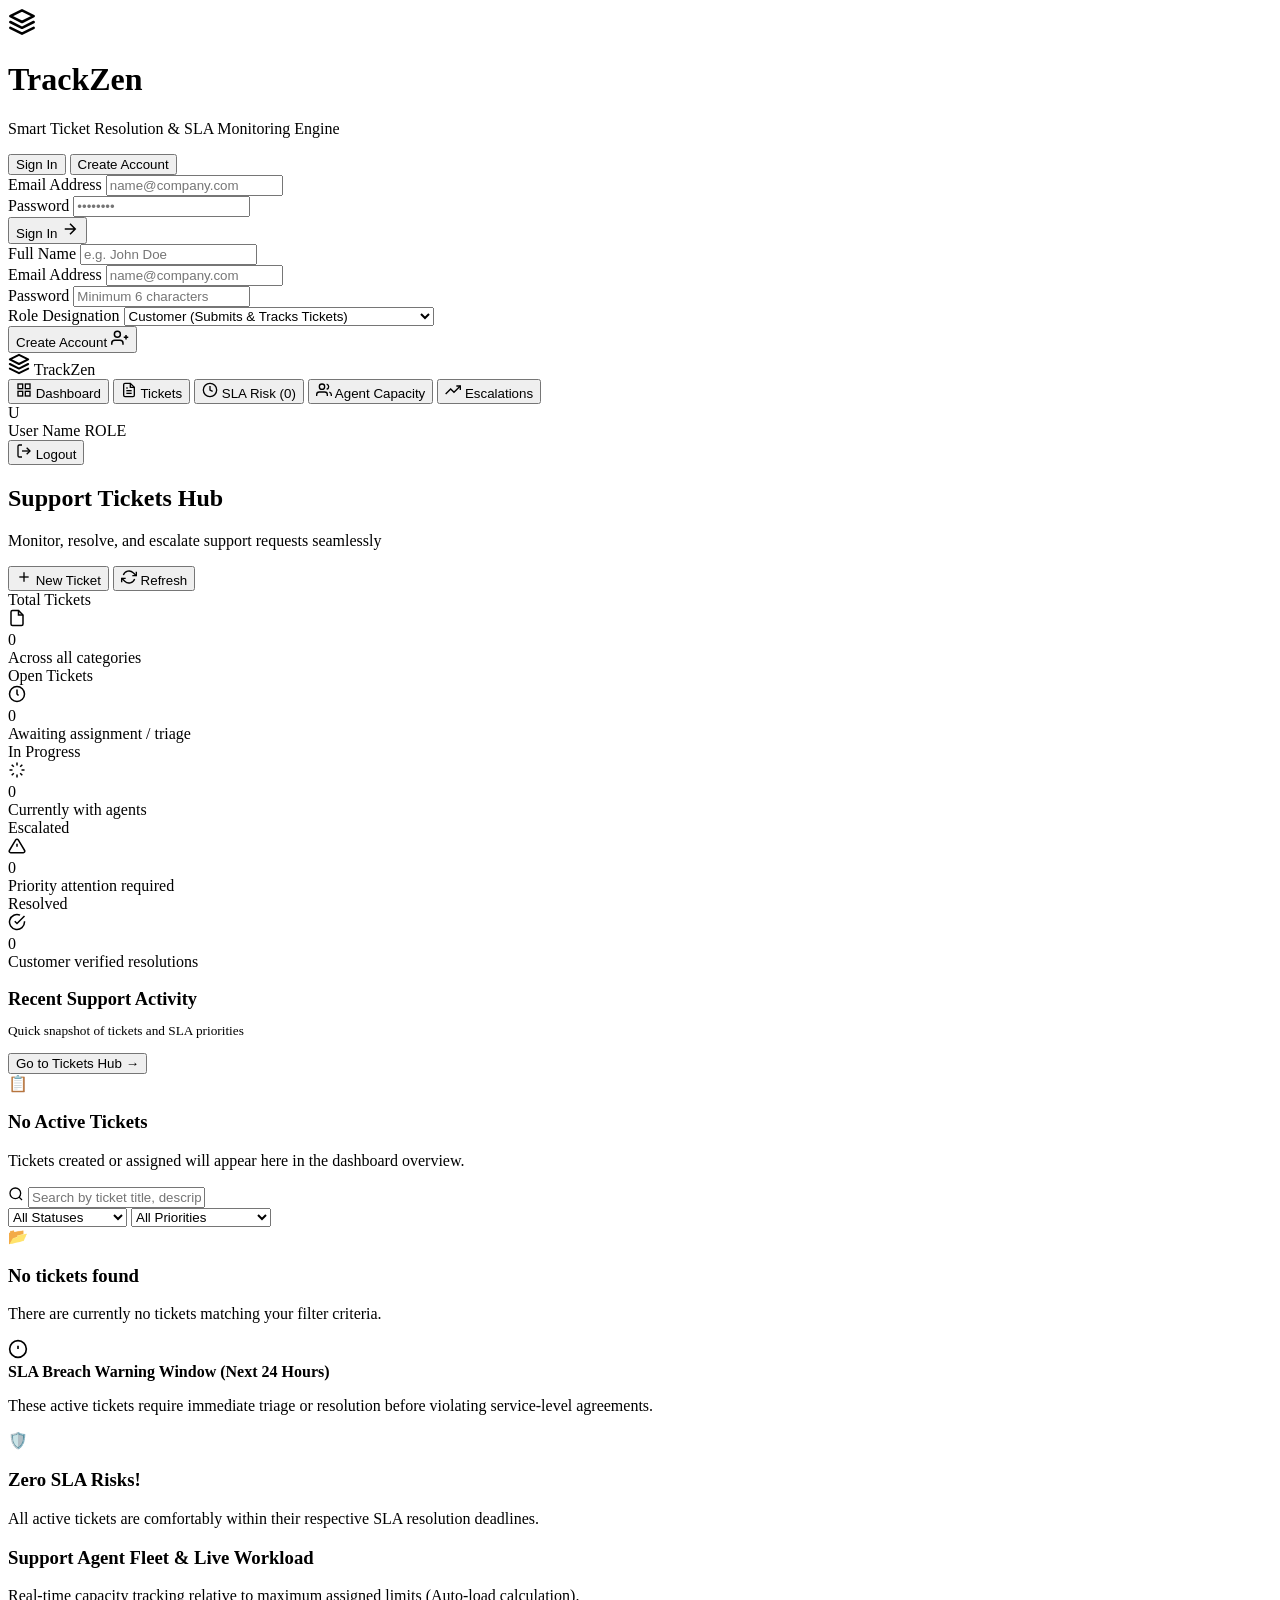
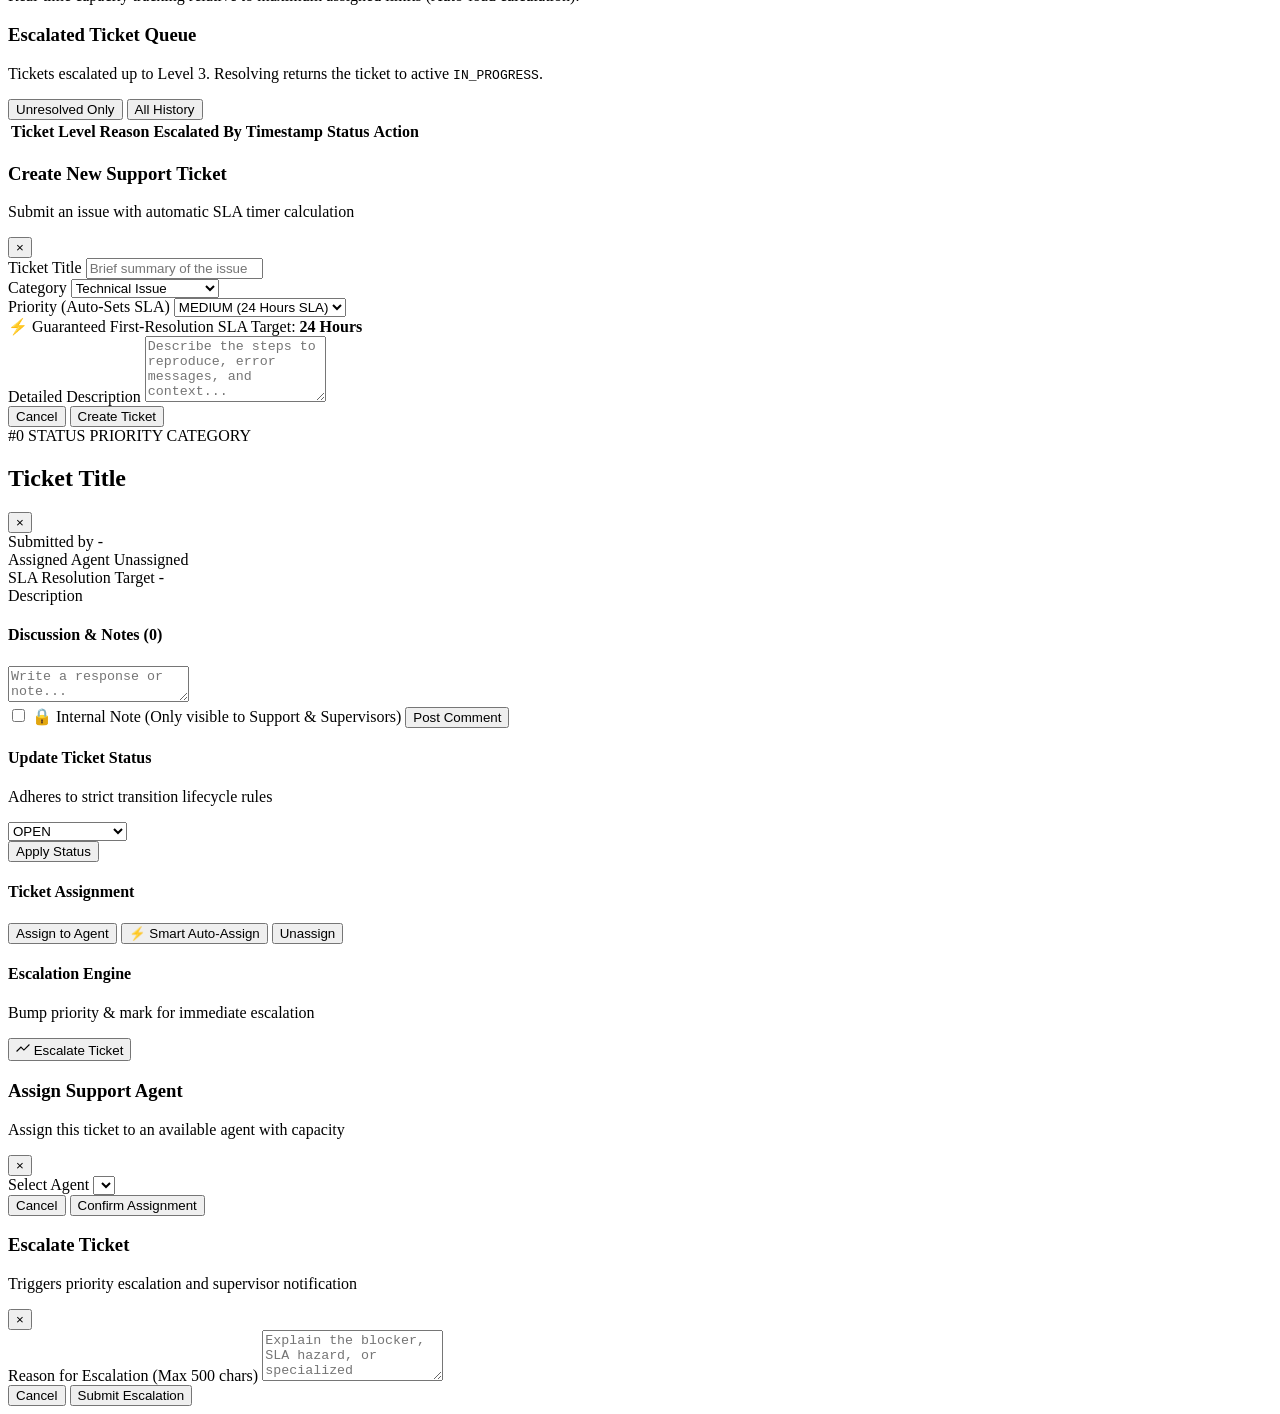
==== commit d6a2bb81: "Update stylesheet and script paths in index.html" ====
--- a/frontend/index.html
+++ b/frontend/index.html
@@ -7,7 +7,7 @@
     <link rel="preconnect" href="https://fonts.googleapis.com">
     <link rel="preconnect" href="https://fonts.gstatic.com" crossorigin>
     <link href="https://fonts.googleapis.com/css2?family=Outfit:wght@400;500;600;700;800;900&family=Plus+Jakarta+Sans:wght@400;500;600;700;800&family=JetBrains+Mono:wght@400;500;600&display=swap" rel="stylesheet">
-    <link rel="stylesheet" href="style.css">
+    <link rel="stylesheet" href="frontend/style.css?v=3">
 </head>
 <body>
 
@@ -541,6 +541,6 @@
         </div>
     </div>
 
-    <script src="app.js?v=2"></script>
+    <script src="frontend/app.js?v=3"></script>
 </body>
 </html>
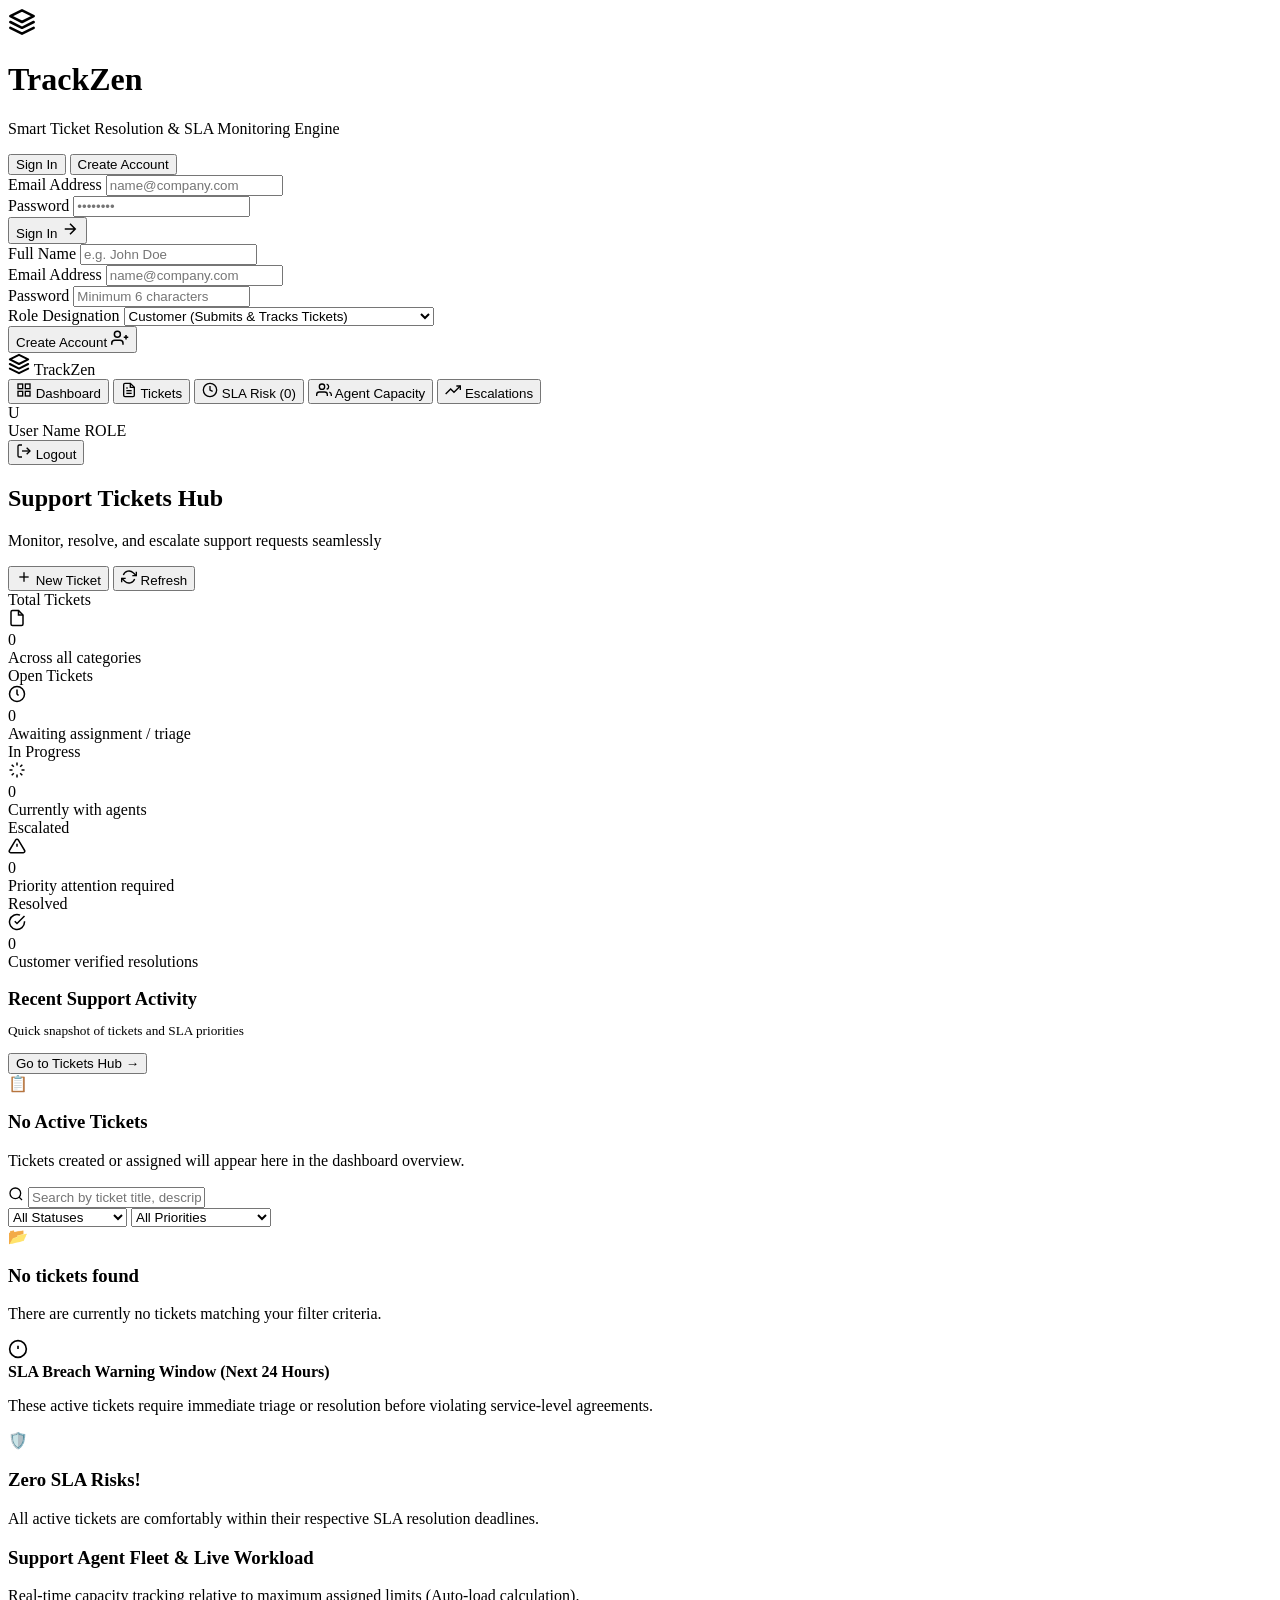
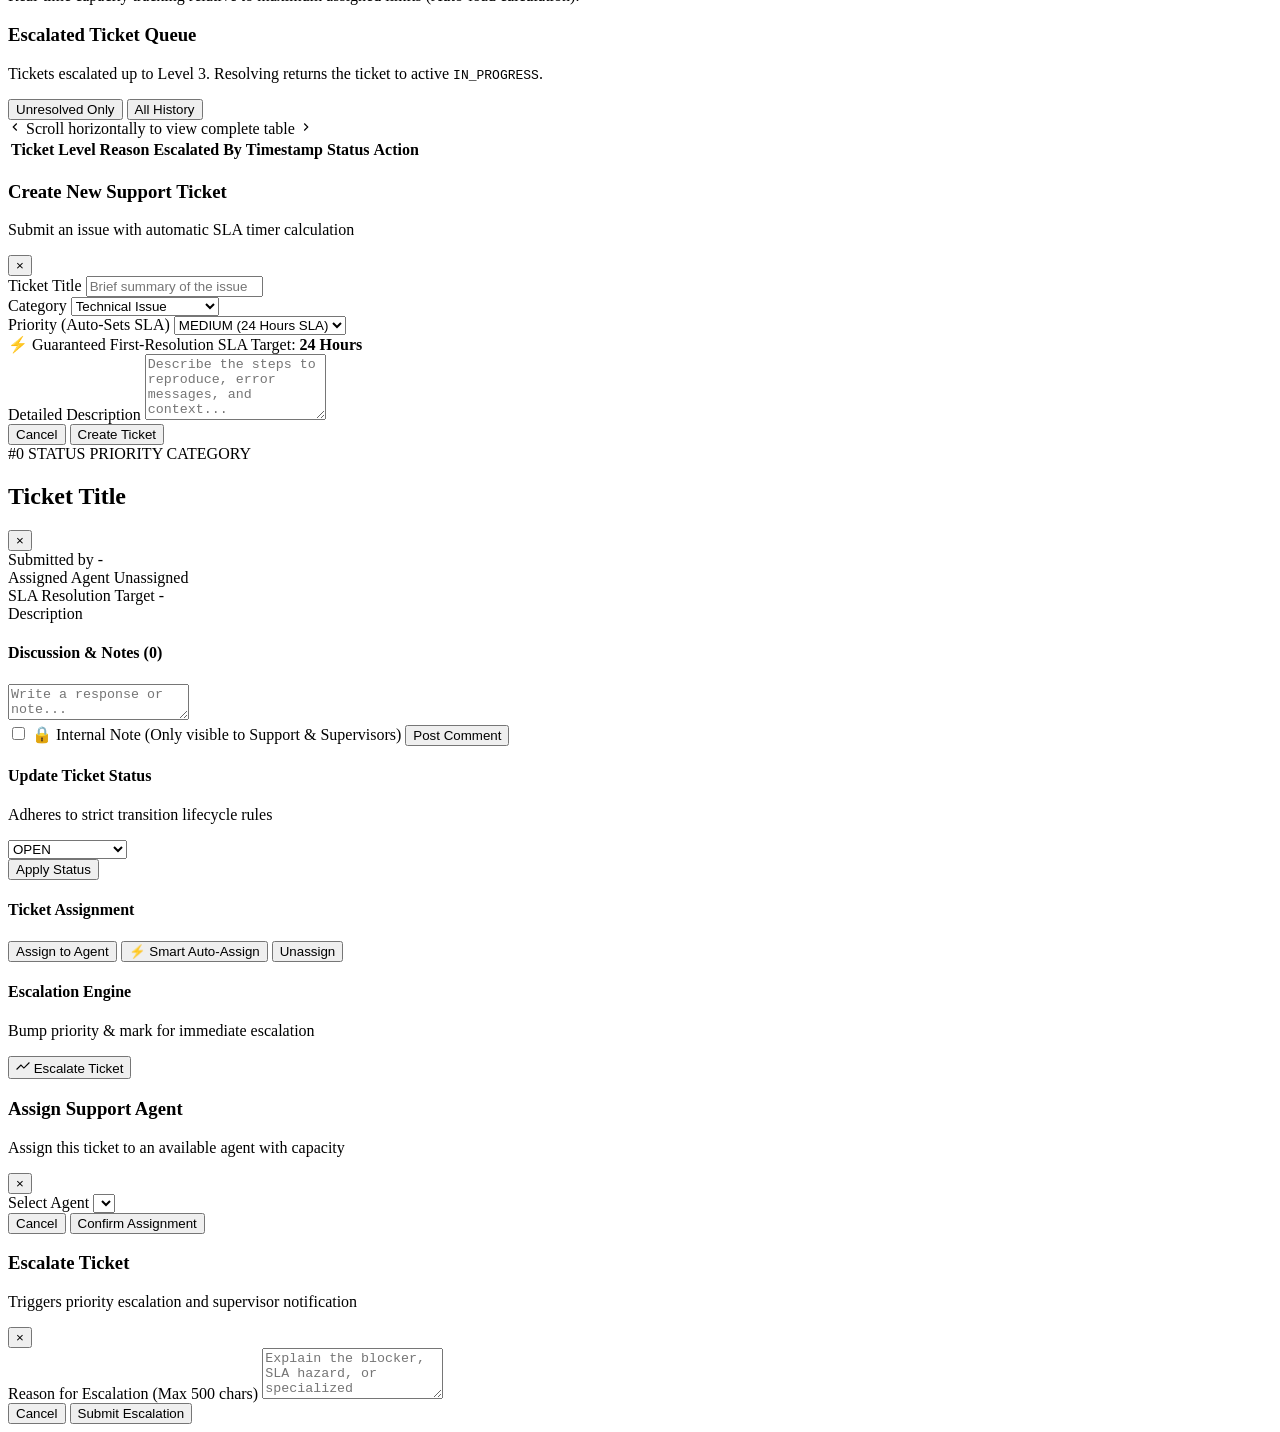
==== commit f2876455: "Add favicon links and scroll hint to index.html Added favicon links and a horizontal scroll hint to " ====
--- a/frontend/index.html
+++ b/frontend/index.html
@@ -4,6 +4,9 @@
     <meta charset="UTF-8">
     <meta name="viewport" content="width=device-width, initial-scale=1.0">
     <title>TrackZen | Enterprise Support & SLA Management</title>
+    <!-- Favicon -->
+    <link rel="icon" type="image/svg+xml" href="frontend/favicon.svg">
+    <link rel="shortcut icon" href="favicon.svg">
     <link rel="preconnect" href="https://fonts.googleapis.com">
     <link rel="preconnect" href="https://fonts.gstatic.com" crossorigin>
     <link href="https://fonts.googleapis.com/css2?family=Outfit:wght@400;500;600;700;800;900&family=Plus+Jakarta+Sans:wght@400;500;600;700;800&family=JetBrains+Mono:wght@400;500;600&display=swap" rel="stylesheet">
@@ -307,6 +310,11 @@
                         <button class="pill-btn" id="btnFilterAllEsc" onclick="toggleEscalationFilter(false)">All History</button>
                     </div>
                 </div>
+                <div class="table-scroll-hint">
+                    <svg width="14" height="14" viewBox="0 0 24 24" fill="none" stroke="currentColor" stroke-width="2"><polyline points="15 18 9 12 15 6"/></svg>
+                    <span>Scroll horizontally to view complete table</span>
+                    <svg width="14" height="14" viewBox="0 0 24 24" fill="none" stroke="currentColor" stroke-width="2"><polyline points="9 18 15 12 9 6"/></svg>
+                </div>
                 <div class="escalations-table-wrap">
                     <table class="data-table">
                         <thead>
